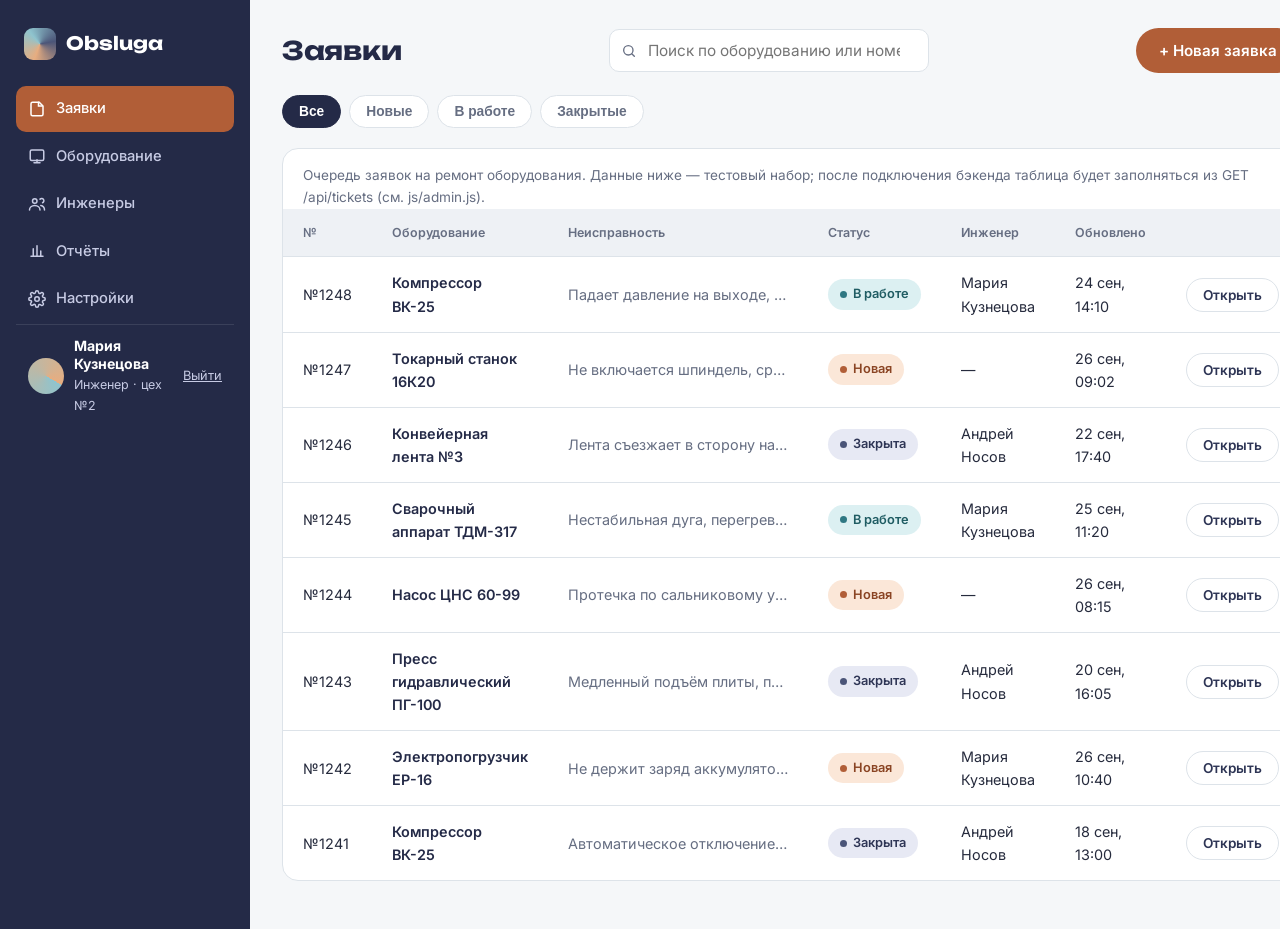
==== static/admin.html @ 7c6a3f0a "Initial commit" ====
<!DOCTYPE html>
<html lang="ru">
<head>
<meta charset="UTF-8">
<meta name="viewport" content="width=device-width, initial-scale=1.0">
<title>Заявки — панель инженера · Obsluga</title>
<meta name="description" content="Панель инженера Obsluga: очередь заявок на ремонт оборудования, фильтры по статусу и форма фиксации диагностики.">
<link rel="preconnect" href="https://fonts.googleapis.com">
<link rel="preconnect" href="https://fonts.gstatic.com" crossorigin>
<link href="https://fonts.googleapis.com/css2?family=Unbounded:wght@600;700&family=Inter:wght@400;500;600;700&display=swap" rel="stylesheet">
<link rel="stylesheet" href="css/styles.css">
</head>
<body>
<a class="skip-link" href="#main">Перейти к основному содержимому</a>

<div class="admin-shell">

  <aside class="admin-sidebar">
    <a class="logo" href="index.html">
      <span class="logo-mark" aria-hidden="true"></span>
      Obsluga
    </a>
    <nav aria-label="Разделы панели">
      <ul class="admin-nav">
        <li><a href="admin.html" aria-current="page">
          <svg viewBox="0 0 24 24" fill="none" stroke="currentColor" stroke-width="2" stroke-linecap="round" aria-hidden="true"><path d="M4 19V5a2 2 0 0 1 2-2h9l5 5v11a2 2 0 0 1-2 2H6a2 2 0 0 1-2-2Z"/><path d="M14 3v5h5"/></svg>
          Заявки
        </a></li>
        <li><a href="#">
          <svg viewBox="0 0 24 24" fill="none" stroke="currentColor" stroke-width="2" stroke-linecap="round" aria-hidden="true"><rect x="3" y="4" width="18" height="14" rx="2"/><path d="M8 21h8M12 17v4"/></svg>
          Оборудование
        </a></li>
        <li><a href="#">
          <svg viewBox="0 0 24 24" fill="none" stroke="currentColor" stroke-width="2" stroke-linecap="round" aria-hidden="true"><circle cx="9" cy="8" r="3"/><path d="M2 20c0-3.3 3-6 7-6s7 2.7 7 6"/><path d="M16 5.5a3 3 0 1 1 3.4 4.8"/><path d="M17 14c2.8.5 5 2.6 5 6"/></svg>
          Инженеры
        </a></li>
        <li><a href="#">
          <svg viewBox="0 0 24 24" fill="none" stroke="currentColor" stroke-width="2" stroke-linecap="round" aria-hidden="true"><path d="M4 19h16M7 19V9M12 19V5M17 19v-7"/></svg>
          Отчёты
        </a></li>
        <li><a href="#">
          <svg viewBox="0 0 24 24" fill="none" stroke="currentColor" stroke-width="2" stroke-linecap="round" aria-hidden="true"><circle cx="12" cy="12" r="3"/><path d="M19.4 15a1.7 1.7 0 0 0 .3 1.9l.1.1a2 2 0 1 1-2.8 2.8l-.1-.1a1.7 1.7 0 0 0-1.9-.3 1.7 1.7 0 0 0-1 1.5V21a2 2 0 1 1-4 0v-.1a1.7 1.7 0 0 0-1-1.6 1.7 1.7 0 0 0-1.9.3l-.1.1a2 2 0 1 1-2.8-2.8l.1-.1a1.7 1.7 0 0 0 .3-1.9 1.7 1.7 0 0 0-1.5-1H3a2 2 0 1 1 0-4h.1a1.7 1.7 0 0 0 1.5-1 1.7 1.7 0 0 0-.3-1.9l-.1-.1a2 2 0 1 1 2.8-2.8l.1.1a1.7 1.7 0 0 0 1.9.3H9a1.7 1.7 0 0 0 1-1.5V3a2 2 0 1 1 4 0v.1a1.7 1.7 0 0 0 1 1.5 1.7 1.7 0 0 0 1.9-.3l.1-.1a2 2 0 1 1 2.8 2.8l-.1.1a1.7 1.7 0 0 0-.3 1.9V9a1.7 1.7 0 0 0 1.5 1H21a2 2 0 1 1 0 4h-.1a1.7 1.7 0 0 0-1.5 1Z"/></svg>
          Настройки
        </a></li>
      </ul>
    </nav>
    <div class="admin-user">
      <div class="admin-user-avatar" aria-hidden="true"></div>
      <div class="admin-user-meta">
        <strong>Мария Кузнецова</strong>
        <span>Инженер · цех №2</span>
      </div>
      <a href="login.html">Выйти</a>
    </div>
  </aside>

  <main id="main" class="admin-main">
    <div class="admin-topbar">
      <h1>Заявки</h1>
      <div class="admin-search">
        <svg viewBox="0 0 24 24" fill="none" stroke="currentColor" stroke-width="2" stroke-linecap="round" aria-hidden="true"><circle cx="11" cy="11" r="7"/><path d="m20 20-3.5-3.5"/></svg>
        <label for="ticketSearch" class="visually-hidden">Поиск по заявкам</label>
        <input class="input" type="search" id="ticketSearch" placeholder="Поиск по оборудованию или номеру">
      </div>
      <button type="button" class="btn btn-primary" id="openCreateDialog">+ Новая заявка</button>
    </div>

    <div class="filter-tabs" role="group" aria-label="Фильтр заявок по статусу">
      <button type="button" data-filter="all" aria-pressed="true">Все</button>
      <button type="button" data-filter="new" aria-pressed="false">Новые</button>
      <button type="button" data-filter="progress" aria-pressed="false">В работе</button>
      <button type="button" data-filter="closed" aria-pressed="false">Закрытые</button>
    </div>

    <div class="ticket-table-wrap">
      <table class="ticket-table">
        <caption>Очередь заявок на ремонт оборудования. Данные ниже — тестовый набор; после подключения бэкенда таблица будет заполняться из GET /api/tickets (см. js/admin.js).</caption>
        <thead>
          <tr>
            <th scope="col">№</th>
            <th scope="col">Оборудование</th>
            <th scope="col">Неисправность</th>
            <th scope="col">Статус</th>
            <th scope="col">Инженер</th>
            <th scope="col">Обновлено</th>
            <th scope="col"><span class="visually-hidden">Действия</span></th>
          </tr>
        </thead>
        <tbody id="ticketTableBody">
          <!-- rows are rendered by js/admin.js from MOCK_TICKETS -->
        </tbody>
      </table>
    </div>
  </main>
</div>

<!-- ======= Create ticket dialog ======= -->
<dialog id="createDialog" aria-labelledby="createDialogTitle">
  <div class="dialog-head">
    <h2 id="createDialogTitle">Новая заявка</h2>
    <button type="button" class="dialog-close" data-close-dialog="createDialog" aria-label="Закрыть окно">✕</button>
  </div>
  <!-- TODO(backend): POST /api/tickets { equipmentId, description, reportedBy } -->
  <form id="createTicketForm">
    <div class="dialog-body">
      <div class="field">
        <label for="create-equipment">Оборудование</label>
        <select class="input" id="create-equipment" name="equipment" required>
          <option value="" disabled selected>Выберите оборудование из каталога</option>
          <!-- TODO(backend): options should come from GET /api/equipment -->
          <option>Токарный станок 16К20</option>
          <option>Компрессор ВК-25</option>
          <option>Конвейерная лента №3</option>
          <option>Сварочный аппарат ТДМ-317</option>
          <option>Насос ЦНС 60-99</option>
          <option>Пресс гидравлический ПГ-100</option>
          <option>Электропогрузчик EP-16</option>
        </select>
      </div>
      <div class="field">
        <label for="create-description">Описание неисправности</label>
        <textarea class="input" id="create-description" name="description" required
                  placeholder="Что произошло, когда и при каких обстоятельствах"></textarea>
      </div>
      <div class="field">
        <label for="create-reporter">Сотрудник, подавший заявку</label>
        <input class="input" type="text" id="create-reporter" name="reporter" required
               autocomplete="name" placeholder="ФИО сотрудника">
      </div>
    </div>
    <div class="dialog-foot">
      <button type="button" class="btn btn-ghost" data-close-dialog="createDialog">Отмена</button>
      <button type="submit" class="btn btn-primary">Создать заявку</button>
    </div>
  </form>
</dialog>

<!-- ======= Ticket detail / diagnostics dialog ======= -->
<dialog id="detailDialog" aria-labelledby="detailDialogTitle">
  <div class="dialog-head">
    <h2 id="detailDialogTitle">Заявка</h2>
    <button type="button" class="dialog-close" data-close-dialog="detailDialog" aria-label="Закрыть окно">✕</button>
  </div>
  <!-- TODO(backend): PATCH /api/tickets/:id { status, diagnosis, workDone } -->
  <form id="detailForm">
    <div class="dialog-body">
      <div class="ticket-meta" id="detailMeta"></div>
      <div class="field">
        <label for="detail-status">Статус</label>
        <select class="input" id="detail-status" name="status" required>
          <option value="" disabled>Выберите статус</option>
          <option value="new">Новая</option>
          <option value="progress">В работе</option>
          <option value="closed">Закрыта</option>
        </select>
      </div>
      <div class="field">
        <label for="detail-diagnosis">Диагноз</label>
        <textarea class="input" id="detail-diagnosis" name="diagnosis"
                  placeholder="Причина неисправности, найденная инженером"></textarea>
      </div>
      <div class="field">
        <label for="detail-work">Выполненные работы</label>
        <textarea class="input" id="detail-work" name="workDone"
                  placeholder="Что было сделано для устранения неисправности"></textarea>
      </div>
    </div>
    <div class="dialog-foot">
      <button type="button" class="btn btn-ghost" data-close-dialog="detailDialog">Отмена</button>
      <button type="submit" class="btn btn-primary">Сохранить результат</button>
    </div>
  </form>
</dialog>

<div class="toast" id="toast" role="status" aria-live="polite"></div>

<script src="js/admin.js"></script>
</body>
</html>
---- static/css/styles.css ----
/* ==========================================================================
   Obsluga — design system
   Palette derived from three pastel corners of a colour triad:
   peach (warm / action), teal (informational), indigo (structural / brand)
   ========================================================================== */

:root{
  /* --- brand triad -------------------------------------------------- */
  --peach-100:#FBE7D8;
  --peach-400:#E7AD80;
  --peach-700:#B15E37;
  --peach-800:#8A4423;

  --teal-100:#DCF0F2;
  --teal-400:#8FC4CE;
  --teal-700:#2F7883;
  --teal-800:#1F5C63;

  --indigo-100:#E7E9F4;
  --indigo-300:#C7CBE4;
  --indigo-600:#4B5578;
  --indigo-700:#3B4463;
  --indigo-800:#2E3555;
  --indigo-900:#242A47;

  /* --- neutrals -------------------------------------------------------- */
  --bg:#F5F7F9;
  --surface:#FFFFFF;
  --surface-alt:#EEF1F5;
  --border:#DDE3E9;
  --text:#262B3D;
  --text-muted:#666E82;
  --text-on-dark:#F3F4F9;

  /* --- type -------------------------------------------------------------- */
  --font-display:"Unbounded", "Segoe UI", sans-serif;
  --font-body:"Inter", "Segoe UI", sans-serif;

  /* --- shape / motion --------------------------------------------------- */
  --radius-s:10px;
  --radius-m:16px;
  --radius-l:28px;
  --shadow-card:0 1px 2px rgba(36,42,71,.06), 0 10px 30px -12px rgba(36,42,71,.18);
  --ease:cubic-bezier(.22,.9,.35,1);
}

*,*::before,*::after{ box-sizing:border-box; }
html{ scroll-behavior:smooth; }
@media (prefers-reduced-motion:reduce){
  html{ scroll-behavior:auto; }
  *,*::before,*::after{ animation-duration:.001ms !important; animation-iteration-count:1 !important; transition-duration:.001ms !important; }
}

body{
  margin:0;
  background:var(--bg);
  color:var(--text);
  font-family:var(--font-body);
  font-size:16px;
  line-height:1.6;
  -webkit-font-smoothing:antialiased;
}

h1,h2,h3{
  font-family:var(--font-display);
  color:var(--indigo-900);
  line-height:1.15;
  margin:0 0 .5em;
  letter-spacing:-.01em;
}
h1{ font-weight:700; font-size:clamp(2.1rem,4.2vw,3.4rem); }
h2{ font-weight:600; font-size:clamp(1.6rem,2.6vw,2.15rem); }
h3{ font-weight:600; font-size:1.15rem; }
p{ margin:0 0 1em; color:var(--text); }
a{ color:var(--indigo-700); }
img,svg{ max-width:100%; display:block; }

.container{
  width:100%;
  max-width:1180px;
  margin-inline:auto;
  padding-inline:24px;
}

/* --- screen-reader-only text --------------------------------------------- */
.visually-hidden{
  position:absolute; width:1px; height:1px; padding:0; margin:-1px;
  overflow:hidden; clip:rect(0,0,0,0); white-space:nowrap; border:0;
}

/* --- skip link --------------------------------------------------------- */
.skip-link{
  position:absolute;
  left:16px; top:-60px;
  background:var(--indigo-900);
  color:#fff;
  padding:10px 18px;
  border-radius:var(--radius-s);
  z-index:1000;
  transition:top .2s var(--ease);
}
.skip-link:focus{ top:16px; }

/* --- focus visibility ---------------------------------------------------- */
a:focus-visible,
button:focus-visible,
input:focus-visible,
select:focus-visible,
textarea:focus-visible,
[tabindex]:focus-visible{
  outline:3px solid var(--peach-700);
  outline-offset:2px;
  border-radius:4px;
}

/* ==========================================================================
   Site header / nav
   ========================================================================== */
.site-header{
  position:sticky; top:0; z-index:50;
  background:rgba(245,247,249,.85);
  backdrop-filter:blur(10px);
  border-bottom:1px solid var(--border);
}
.site-header .container{
  display:flex; align-items:center; justify-content:space-between;
  padding-block:16px;
}
.logo{
  display:flex; align-items:center; gap:10px;
  font-family:var(--font-display); font-weight:700; font-size:1.15rem;
  color:var(--indigo-900); text-decoration:none;
}
.logo-mark{
  width:32px; height:32px; border-radius:9px;
  background:conic-gradient(from 200deg, var(--peach-400), var(--teal-400), var(--indigo-600), var(--peach-400));
}
.main-nav ul{
  display:flex; gap:28px; list-style:none; margin:0; padding:0;
}
.main-nav a{
  text-decoration:none; color:var(--text); font-weight:500; font-size:.95rem;
  padding-block:6px; border-bottom:2px solid transparent;
  transition:border-color .2s var(--ease), color .2s var(--ease);
}
.main-nav a:hover,
.main-nav a:focus-visible{ color:var(--indigo-800); border-color:var(--peach-700); }
.header-actions{ display:flex; align-items:center; gap:14px; }
.nav-toggle{ display:none; }

/* ==========================================================================
   Buttons
   ========================================================================== */
.btn{
  --btn-bg:var(--indigo-800);
  --btn-fg:#fff;
  display:inline-flex; align-items:center; justify-content:center; gap:8px;
  font-family:var(--font-body); font-weight:600; font-size:.95rem;
  padding:12px 22px; border-radius:999px; border:1px solid transparent;
  background:var(--btn-bg); color:var(--btn-fg);
  cursor:pointer; text-decoration:none;
  transition:transform .18s var(--ease), box-shadow .18s var(--ease), background-color .18s var(--ease);
}
.btn:hover{ transform:translateY(-2px); box-shadow:0 10px 24px -10px rgba(46,53,85,.45); }
.btn:active{ transform:translateY(0); }
.btn-primary{ --btn-bg:var(--peach-700); --btn-fg:#fff; }
.btn-primary:hover{ background:var(--peach-800); }
.btn-ghost{
  --btn-bg:transparent; --btn-fg:var(--indigo-800);
  border-color:var(--border);
}
.btn-ghost:hover{ background:var(--surface-alt); box-shadow:none; transform:none; border-color:var(--indigo-300); }
.btn-sm{ padding:8px 16px; font-size:.85rem; }
.btn-block{ width:100%; }
.btn[disabled]{ opacity:.55; cursor:not-allowed; transform:none; box-shadow:none; }

/* ==========================================================================
   Hero
   ========================================================================== */
.hero{ padding-block:64px 40px; }
.hero .container{
  display:grid; grid-template-columns:1.05fr .95fr; gap:56px; align-items:center;
}
.hero-copy p.lede{ font-size:1.1rem; color:var(--text-muted); max-width:46ch; }
.hero-actions{ display:flex; gap:14px; flex-wrap:wrap; margin-top:28px; }

.hero-visual{
  position:relative; aspect-ratio:1/1; border-radius:var(--radius-l);
  background:var(--surface); border:1px solid var(--border); overflow:hidden;
  box-shadow:var(--shadow-card);
}
.blob{
  position:absolute; border-radius:44% 56% 62% 38%/45% 40% 60% 55%;
  filter:blur(2px); opacity:.9;
  animation:float 12s ease-in-out infinite;
}
.blob-a{ width:62%; height:62%; top:-8%; left:-8%; background:var(--peach-400); animation-delay:0s; }
.blob-b{ width:55%; height:55%; bottom:-10%; right:-6%; background:var(--teal-400); animation-delay:-4s; }
.blob-c{ width:40%; height:40%; bottom:18%; left:22%; background:var(--indigo-600); opacity:.85; animation-delay:-8s; }
@keyframes float{
  0%,100%{ transform:translate(0,0) scale(1); }
  50%{ transform:translate(3%, -4%) scale(1.05); }
}
.hero-visual-label{
  position:absolute; inset:auto 18px 18px 18px;
  background:rgba(255,255,255,.88); backdrop-filter:blur(6px);
  border-radius:var(--radius-m); padding:14px 16px;
  font-size:.85rem; color:var(--text-muted);
}
.hero-visual-label strong{ display:block; color:var(--indigo-900); font-size:.95rem; }

/* ==========================================================================
   Process (real sequence — numbered)
   ========================================================================== */
.process{ padding-block:56px; }
.process-grid{
  display:grid; grid-template-columns:repeat(4,1fr); gap:20px; counter-reset:step;
}
.process-step{
  background:var(--surface); border:1px solid var(--border); border-radius:var(--radius-m);
  padding:22px 20px; position:relative;
}
.process-step .step-index{
  font-family:var(--font-display); font-weight:700; font-size:.85rem;
  color:var(--peach-700); margin-bottom:10px; display:block;
}
.process-step h3{ margin-bottom:6px; font-size:1.02rem; }
.process-step p{ color:var(--text-muted); font-size:.92rem; margin:0; }

/* ==========================================================================
   Feature cards
   ========================================================================== */
.features{ padding-block:56px; }
.feature-grid{ display:grid; grid-template-columns:repeat(2,1fr); gap:20px; }
.feature-card{
  background:var(--surface); border:1px solid var(--border); border-radius:var(--radius-m);
  padding:26px; transition:transform .2s var(--ease), box-shadow .2s var(--ease), border-color .2s var(--ease);
}
.feature-card:hover{ transform:translateY(-4px); box-shadow:var(--shadow-card); border-color:transparent; }
.feature-icon{
  width:44px; height:44px; border-radius:12px; margin-bottom:16px;
  display:flex; align-items:center; justify-content:center;
}
.feature-icon svg{ width:22px; height:22px; }
.feature-card:nth-of-type(1) .feature-icon{ background:var(--peach-100); color:var(--peach-800); }
.feature-card:nth-of-type(2) .feature-icon{ background:var(--teal-100); color:var(--teal-800); }
.feature-card:nth-of-type(3) .feature-icon{ background:var(--indigo-100); color:var(--indigo-800); }
.feature-card:nth-of-type(4) .feature-icon{ background:var(--peach-100); color:var(--peach-800); }
.feature-card p{ color:var(--text-muted); font-size:.94rem; margin:0; }

/* --- live status demo -------------------------------------------------- */
.status-demo{
  background:var(--indigo-900); border-radius:var(--radius-l); padding:40px;
  color:var(--text-on-dark); display:grid; grid-template-columns:1fr 1fr; gap:36px; align-items:center;
}
.status-demo h2{ color:#fff; }
.status-demo p{ color:var(--indigo-300); }
.demo-ticket{
  background:rgba(255,255,255,.06); border:1px solid rgba(255,255,255,.14);
  border-radius:var(--radius-m); padding:22px;
}
.demo-ticket-head{ display:flex; justify-content:space-between; align-items:center; margin-bottom:14px; }
.demo-ticket-head span{ color:var(--indigo-300); font-size:.85rem; }
.demo-progress{ height:6px; border-radius:999px; background:rgba(255,255,255,.12); overflow:hidden; margin:16px 0; }
.demo-progress-bar{ height:100%; border-radius:999px; background:var(--peach-400); width:20%; transition:width .4s var(--ease), background-color .4s var(--ease); }
.demo-steps{ display:flex; gap:8px; }
.demo-steps button{
  flex:1; padding:10px 8px; border-radius:10px; border:1px solid rgba(255,255,255,.16);
  background:transparent; color:var(--text-on-dark); font-family:var(--font-body); font-size:.82rem; cursor:pointer;
  transition:background-color .2s var(--ease), border-color .2s var(--ease);
}
.demo-steps button[aria-pressed="true"]{ background:rgba(255,255,255,.14); border-color:var(--peach-400); }
.demo-note{ margin-top:14px; font-size:.85rem; color:var(--indigo-300); min-height:1.4em; }

/* ==========================================================================
   Badges (shared with admin panel)
   ========================================================================== */
.badge{
  display:inline-flex; align-items:center; gap:6px;
  font-size:.8rem; font-weight:600; padding:5px 12px; border-radius:999px;
  white-space:nowrap;
}
.badge::before{ content:""; width:7px; height:7px; border-radius:50%; }
.badge-new{ background:var(--peach-100); color:var(--peach-800); }
.badge-new::before{ background:var(--peach-700); }
.badge-progress{ background:var(--teal-100); color:var(--teal-800); }
.badge-progress::before{ background:var(--teal-700); }
.badge-closed{ background:var(--indigo-100); color:var(--indigo-800); }
.badge-closed::before{ background:var(--indigo-600); }

/* ==========================================================================
   Footer
   ========================================================================== */
.site-footer{ border-top:1px solid var(--border); margin-top:40px; padding-block:36px; }
.footer-grid{ display:flex; justify-content:space-between; gap:24px; flex-wrap:wrap; }
.footer-grid nav ul{ list-style:none; margin:0; padding:0; display:flex; gap:20px; flex-wrap:wrap; }
.footer-grid a{ color:var(--text-muted); text-decoration:none; font-size:.9rem; }
.footer-grid a:hover{ color:var(--indigo-800); }
.footer-note{ color:var(--text-muted); font-size:.85rem; margin:0; }

/* ==========================================================================
   Forms (shared: login + admin dialogs)
   ========================================================================== */
fieldset{ border:none; margin:0; padding:0; }
legend{ font-family:var(--font-display); font-weight:600; font-size:1rem; color:var(--indigo-900); padding:0; margin-bottom:14px; }
.field{ margin-bottom:18px; }
.field label{ display:block; font-size:.88rem; font-weight:600; color:var(--indigo-900); margin-bottom:6px; }
.field .hint{ display:block; font-size:.78rem; color:var(--text-muted); margin-top:5px; }
.input,
select.input,
textarea.input{
  width:100%; font-family:var(--font-body); font-size:.96rem; color:var(--text);
  padding:11px 14px; border:1px solid var(--border); border-radius:var(--radius-s);
  background:var(--surface);
  transition:border-color .18s var(--ease), box-shadow .18s var(--ease);
}
.input:hover{ border-color:var(--indigo-300); }
.input:focus{ border-color:var(--indigo-600); box-shadow:0 0 0 4px var(--indigo-100); outline:none; }
textarea.input{ resize:vertical; min-height:90px; }
.password-field{ position:relative; }
.password-field .input{ padding-right:44px; }
.password-toggle{
  position:absolute; right:6px; top:50%; transform:translateY(-50%);
  background:none; border:none; cursor:pointer; padding:8px; color:var(--text-muted); border-radius:8px;
}
.password-toggle:hover{ color:var(--indigo-800); }
.checkbox-field{ display:flex; align-items:center; gap:8px; }
.checkbox-field input{ width:16px; height:16px; accent-color:var(--indigo-700); }
.checkbox-field label{ margin:0; font-size:.9rem; font-weight:500; color:var(--text); }
.form-row{ display:grid; grid-template-columns:1fr 1fr; gap:16px; }

/* ==========================================================================
   Auth page layout
   ========================================================================== */
.auth-shell{ min-height:100vh; display:grid; grid-template-columns:1fr 1fr; }
.auth-visual{
  position:relative; overflow:hidden;
  background:linear-gradient(160deg, var(--indigo-900), var(--indigo-700));
  color:#fff; padding:56px; display:flex; flex-direction:column; justify-content:space-between;
}
.auth-visual .blob{ opacity:.55; }
.auth-visual-copy{ position:relative; z-index:1; max-width:34ch; }
.auth-visual-copy p{ color:var(--indigo-300); }
.auth-visual .logo{ color:#fff; position:relative; z-index:1; }
.auth-form-side{ display:flex; align-items:center; justify-content:center; padding:40px 24px; }
.auth-card{ width:100%; max-width:420px; }
.auth-tabs{ display:flex; gap:4px; background:var(--surface-alt); border-radius:999px; padding:4px; margin-bottom:28px; }
.auth-tabs [role="tab"]{
  flex:1; border:none; background:none; padding:10px; border-radius:999px; cursor:pointer;
  font-family:var(--font-body); font-weight:600; font-size:.9rem; color:var(--text-muted);
  transition:background-color .2s var(--ease), color .2s var(--ease);
}
.auth-tabs [role="tab"][aria-selected="true"]{ background:var(--surface); color:var(--indigo-900); box-shadow:var(--shadow-card); }
[role="tabpanel"][hidden]{ display:none; }
.auth-foot-link{ text-align:center; font-size:.88rem; color:var(--text-muted); margin-top:18px; }
.form-message{
  border-radius:var(--radius-s); padding:12px 14px; font-size:.88rem; margin-bottom:18px;
  background:var(--teal-100); color:var(--teal-800); display:none;
}
.form-message.is-visible{ display:block; }

/* ==========================================================================
   Admin shell
   ========================================================================== */
.admin-shell{ display:grid; grid-template-columns:250px 1fr; min-height:100vh; }
.admin-sidebar{
  background:var(--indigo-900); color:var(--text-on-dark);
  display:flex; flex-direction:column; padding:22px 16px;
}
.admin-sidebar .logo{ color:#fff; padding:6px 8px 26px; }
.admin-nav{ list-style:none; margin:0; padding:0; flex:1; }
.admin-nav a{
  display:flex; align-items:center; gap:10px; text-decoration:none; color:var(--indigo-300);
  font-size:.92rem; font-weight:500; padding:11px 12px; border-radius:10px; margin-bottom:2px;
  transition:background-color .18s var(--ease), color .18s var(--ease);
}
.admin-nav a:hover{ background:rgba(255,255,255,.06); color:#fff; }
.admin-nav a[aria-current="page"]{ background:var(--peach-700); color:#fff; }
.admin-nav svg{ width:18px; height:18px; flex-shrink:0; }
.admin-user{
  display:flex; align-items:center; gap:10px; padding:12px; border-top:1px solid rgba(255,255,255,.1);
}
.admin-user-avatar{
  width:36px; height:36px; border-radius:50%;
  background:conic-gradient(from 120deg, var(--teal-400), var(--peach-400));
  flex-shrink:0;
}
.admin-user-meta{ line-height:1.3; flex:1; min-width:0; }
.admin-user-meta strong{ display:block; font-size:.88rem; color:#fff; }
.admin-user-meta span{ font-size:.78rem; color:var(--indigo-300); }
.admin-user a{ color:var(--indigo-300); font-size:.8rem; }

.admin-main{ padding:28px 32px 48px; }
.admin-topbar{
  display:flex; align-items:center; justify-content:space-between; gap:20px; margin-bottom:22px; flex-wrap:wrap;
}
.admin-topbar h1{ margin:0; font-size:1.6rem; }
.admin-search{ position:relative; max-width:320px; flex:1; min-width:200px; }
.admin-search input{ padding-left:38px; }
.admin-search svg{ position:absolute; left:12px; top:50%; transform:translateY(-50%); width:16px; height:16px; color:var(--text-muted); }

.filter-tabs{ display:flex; gap:8px; margin-bottom:20px; flex-wrap:wrap; }
.filter-tabs button{
  border:1px solid var(--border); background:var(--surface); border-radius:999px;
  padding:8px 16px; font-size:.86rem; font-weight:600; color:var(--text-muted); cursor:pointer;
  transition:all .18s var(--ease);
}
.filter-tabs button:hover{ border-color:var(--indigo-300); }
.filter-tabs button[aria-pressed="true"]{ background:var(--indigo-900); border-color:var(--indigo-900); color:#fff; }

.ticket-table-wrap{
  background:var(--surface); border:1px solid var(--border); border-radius:var(--radius-m); overflow:hidden;
}
table.ticket-table{ width:100%; border-collapse:collapse; }
.ticket-table caption{ text-align:left; padding:16px 20px 0; font-size:.85rem; color:var(--text-muted); }
.ticket-table th,
.ticket-table td{ padding:14px 20px; text-align:left; font-size:.9rem; border-bottom:1px solid var(--border); }
.ticket-table th{ font-size:.78rem; color:var(--text-muted); font-weight:600; background:var(--surface-alt); }
.ticket-table tbody tr{ transition:background-color .15s var(--ease); }
.ticket-table tbody tr:hover{ background:var(--surface-alt); }
.ticket-table tbody tr:last-child td{ border-bottom:none; }
.ticket-equipment{ font-weight:600; color:var(--indigo-900); }
.ticket-desc{ color:var(--text-muted); max-width:260px; overflow:hidden; text-overflow:ellipsis; white-space:nowrap; }
.ticket-table .empty-row td{ text-align:center; color:var(--text-muted); padding:36px 20px; }

/* --- dialogs ------------------------------------------------------------ */
dialog{
  border:none; border-radius:var(--radius-l); padding:0; width:min(560px,92vw);
  box-shadow:0 30px 60px -20px rgba(36,42,71,.4);
}
dialog::backdrop{ background:rgba(36,42,71,.45); backdrop-filter:blur(2px); }
.dialog-head{
  display:flex; align-items:center; justify-content:space-between;
  padding:22px 26px; border-bottom:1px solid var(--border);
}
.dialog-head h2{ margin:0; font-size:1.2rem; }
.dialog-close{
  background:var(--surface-alt); border:none; width:32px; height:32px; border-radius:50%;
  cursor:pointer; display:flex; align-items:center; justify-content:center; color:var(--text-muted);
}
.dialog-close:hover{ background:var(--indigo-100); color:var(--indigo-800); }
.dialog-body{ padding:24px 26px; max-height:70vh; overflow-y:auto; }
.dialog-foot{ padding:18px 26px; border-top:1px solid var(--border); display:flex; justify-content:flex-end; gap:10px; }
.ticket-meta{ display:flex; flex-wrap:wrap; gap:8px 20px; margin-bottom:18px; font-size:.86rem; color:var(--text-muted); }
.ticket-meta strong{ color:var(--indigo-900); }

.toast{
  position:fixed; right:24px; bottom:24px; z-index:200;
  background:var(--indigo-900); color:#fff; padding:14px 20px; border-radius:var(--radius-s);
  font-size:.88rem; box-shadow:var(--shadow-card);
  opacity:0; transform:translateY(12px); pointer-events:none;
  transition:opacity .25s var(--ease), transform .25s var(--ease);
}
.toast.is-visible{ opacity:1; transform:translateY(0); }

/* ==========================================================================
   Responsive
   ========================================================================== */
@media (max-width:900px){
  .hero .container{ grid-template-columns:1fr; }
  .hero-visual{ order:-1; aspect-ratio:16/10; }
  .process-grid{ grid-template-columns:repeat(2,1fr); }
  .feature-grid{ grid-template-columns:1fr; }
  .status-demo{ grid-template-columns:1fr; }
  .auth-shell{ grid-template-columns:1fr; }
  .auth-visual{ display:none; }
  .admin-shell{ grid-template-columns:1fr; }
  .admin-sidebar{ position:sticky; top:0; z-index:40; flex-direction:row; align-items:center; padding:12px 16px; }
  .admin-sidebar .logo{ padding:0; flex:1; }
  .admin-nav{ display:none; }
  .admin-user{ border:none; }
}
@media (max-width:700px){
  .main-nav{ display:none; }
  .process-grid{ grid-template-columns:1fr; }
  .form-row{ grid-template-columns:1fr; }
  .ticket-desc{ max-width:140px; }
}
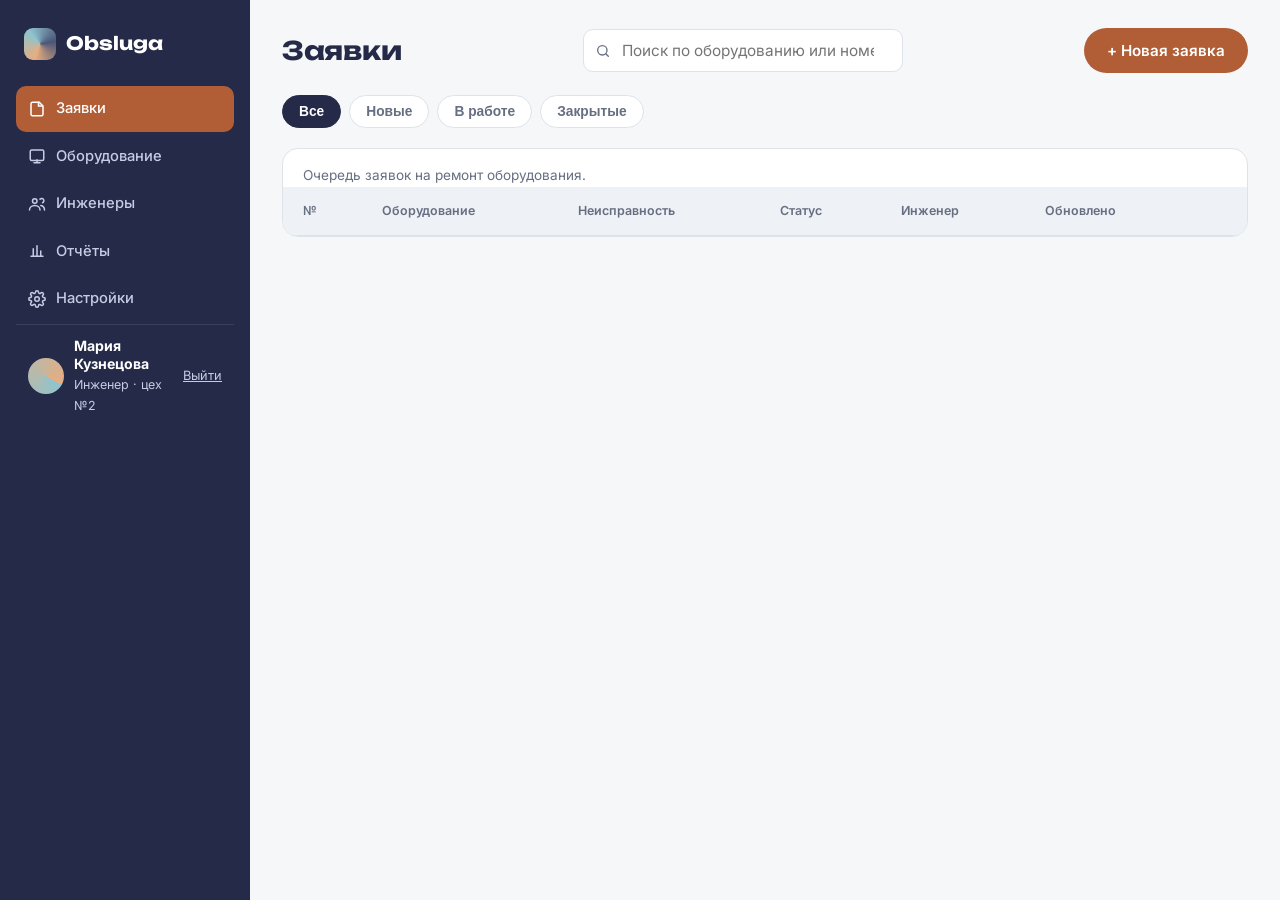
==== commit 90706c40: "Frontend wired to API: auth and admin panels use real endpoints, tokens and live data." ====
--- a/static/admin.html
+++ b/static/admin.html
@@ -74,7 +74,7 @@
 
     <div class="ticket-table-wrap">
       <table class="ticket-table">
-        <caption>Очередь заявок на ремонт оборудования. Данные ниже — тестовый набор; после подключения бэкенда таблица будет заполняться из GET /api/tickets (см. js/admin.js).</caption>
+        <caption>Очередь заявок на ремонт оборудования.</caption>
         <thead>
           <tr>
             <th scope="col">№</th>
@@ -87,7 +87,7 @@
           </tr>
         </thead>
         <tbody id="ticketTableBody">
-          <!-- rows are rendered by js/admin.js from MOCK_TICKETS -->
+          <!-- rows are rendered by js/admin.js from GET /api/tickets -->
         </tbody>
       </table>
     </div>
@@ -100,32 +100,20 @@
     <h2 id="createDialogTitle">Новая заявка</h2>
     <button type="button" class="dialog-close" data-close-dialog="createDialog" aria-label="Закрыть окно">✕</button>
   </div>
-  <!-- TODO(backend): POST /api/tickets { equipmentId, description, reportedBy } -->
+  <!-- POST /api/tickets { equipment_id, description } — reporter и цех берёт бэкенд из профиля -->
   <form id="createTicketForm">
     <div class="dialog-body">
       <div class="field">
         <label for="create-equipment">Оборудование</label>
         <select class="input" id="create-equipment" name="equipment" required>
           <option value="" disabled selected>Выберите оборудование из каталога</option>
-          <!-- TODO(backend): options should come from GET /api/equipment -->
-          <option>Токарный станок 16К20</option>
-          <option>Компрессор ВК-25</option>
-          <option>Конвейерная лента №3</option>
-          <option>Сварочный аппарат ТДМ-317</option>
-          <option>Насос ЦНС 60-99</option>
-          <option>Пресс гидравлический ПГ-100</option>
-          <option>Электропогрузчик EP-16</option>
+          <!-- options заполняются из GET /api/equipment (см. js/admin.js) -->
         </select>
       </div>
       <div class="field">
         <label for="create-description">Описание неисправности</label>
         <textarea class="input" id="create-description" name="description" required
                   placeholder="Что произошло, когда и при каких обстоятельствах"></textarea>
-      </div>
-      <div class="field">
-        <label for="create-reporter">Сотрудник, подавший заявку</label>
-        <input class="input" type="text" id="create-reporter" name="reporter" required
-               autocomplete="name" placeholder="ФИО сотрудника">
       </div>
     </div>
     <div class="dialog-foot">
@@ -141,7 +129,7 @@
     <h2 id="detailDialogTitle">Заявка</h2>
     <button type="button" class="dialog-close" data-close-dialog="detailDialog" aria-label="Закрыть окно">✕</button>
   </div>
-  <!-- TODO(backend): PATCH /api/tickets/:id { status, diagnosis, workDone } -->
+  <!-- PATCH /api/tickets/:id { status, diagnosis, workDone } -->
   <form id="detailForm">
     <div class="dialog-body">
       <div class="ticket-meta" id="detailMeta"></div>
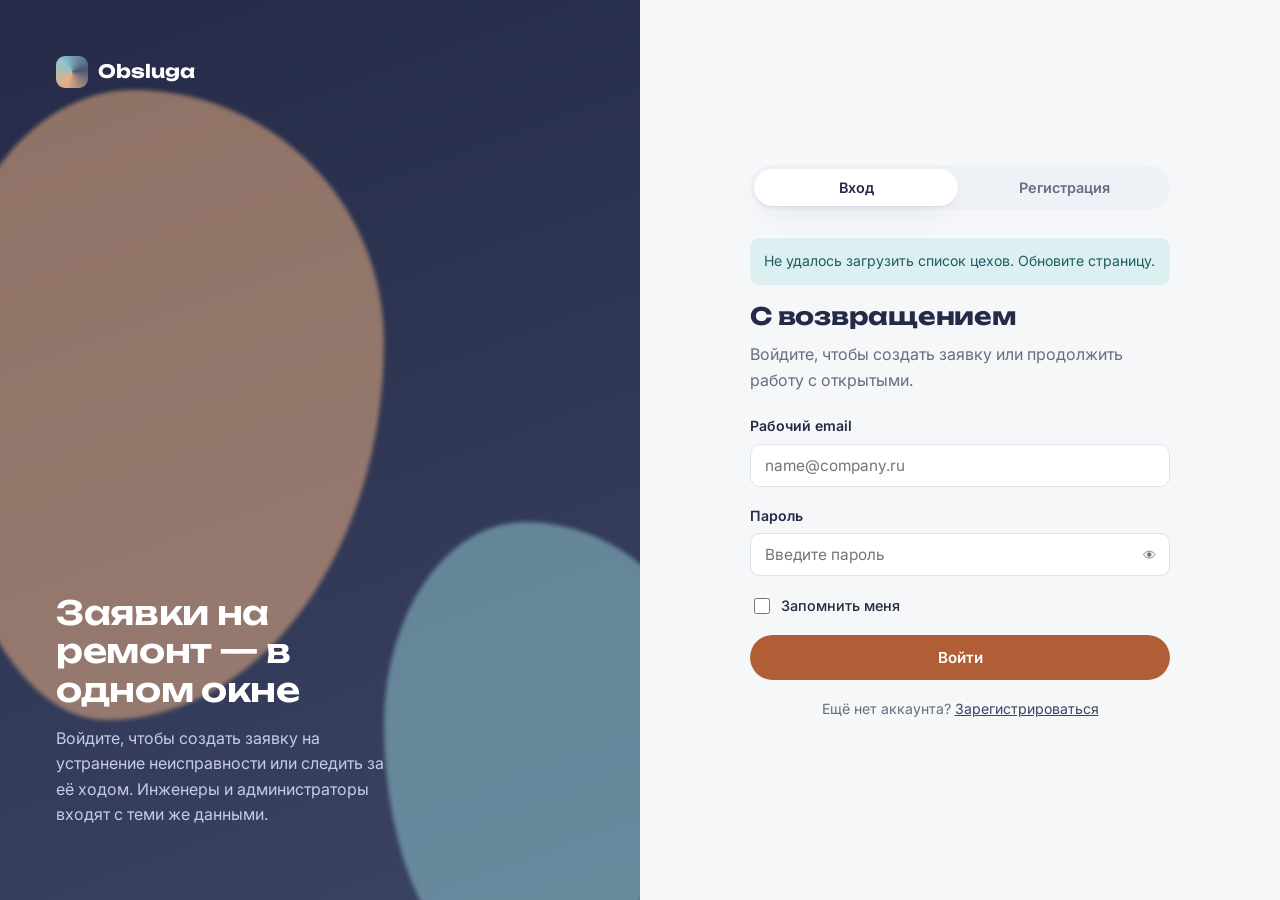
==== commit 347fdd1c: "Roles and users management, tickets page, expanded tests and DB schema docs. Co-Authored-By: Claude " ====
--- a/static/admin.html
+++ b/static/admin.html
@@ -3,8 +3,9 @@
 <head>
 <meta charset="UTF-8">
 <meta name="viewport" content="width=device-width, initial-scale=1.0">
-<title>Заявки — панель инженера · Obsluga</title>
-<meta name="description" content="Панель инженера Obsluga: очередь заявок на ремонт оборудования, фильтры по статусу и форма фиксации диагностики.">
+<title>Администрирование · Obsluga</title>
+<meta name="description" content="Панель администратора Obsluga: все заявки, назначение инженеров и управление ролями пользователей.">
+<link rel="icon" href="data:image/svg+xml,%3Csvg%20xmlns=%27http://www.w3.org/2000/svg%27%20viewBox=%270%200%2032%2032%27%3E%3Crect%20width=%2732%27%20height=%2732%27%20rx=%278%27%20fill=%27%23B15E37%27/%3E%3Ccircle%20cx=%2716%27%20cy=%2716%27%20r=%276%27%20fill=%27%238FC4CE%27/%3E%3C/svg%3E">
 <link rel="preconnect" href="https://fonts.googleapis.com">
 <link rel="preconnect" href="https://fonts.gstatic.com" crossorigin>
 <link href="https://fonts.googleapis.com/css2?family=Unbounded:wght@600;700&family=Inter:wght@400;500;600;700&display=swap" rel="stylesheet">
@@ -22,146 +23,123 @@
     </a>
     <nav aria-label="Разделы панели">
       <ul class="admin-nav">
-        <li><a href="admin.html" aria-current="page">
+        <li><a href="#tickets" data-section="tickets" aria-current="page">
           <svg viewBox="0 0 24 24" fill="none" stroke="currentColor" stroke-width="2" stroke-linecap="round" aria-hidden="true"><path d="M4 19V5a2 2 0 0 1 2-2h9l5 5v11a2 2 0 0 1-2 2H6a2 2 0 0 1-2-2Z"/><path d="M14 3v5h5"/></svg>
           Заявки
         </a></li>
-        <li><a href="#">
-          <svg viewBox="0 0 24 24" fill="none" stroke="currentColor" stroke-width="2" stroke-linecap="round" aria-hidden="true"><rect x="3" y="4" width="18" height="14" rx="2"/><path d="M8 21h8M12 17v4"/></svg>
-          Оборудование
-        </a></li>
-        <li><a href="#">
+        <li><a href="#users" data-section="users">
           <svg viewBox="0 0 24 24" fill="none" stroke="currentColor" stroke-width="2" stroke-linecap="round" aria-hidden="true"><circle cx="9" cy="8" r="3"/><path d="M2 20c0-3.3 3-6 7-6s7 2.7 7 6"/><path d="M16 5.5a3 3 0 1 1 3.4 4.8"/><path d="M17 14c2.8.5 5 2.6 5 6"/></svg>
-          Инженеры
-        </a></li>
-        <li><a href="#">
-          <svg viewBox="0 0 24 24" fill="none" stroke="currentColor" stroke-width="2" stroke-linecap="round" aria-hidden="true"><path d="M4 19h16M7 19V9M12 19V5M17 19v-7"/></svg>
-          Отчёты
-        </a></li>
-        <li><a href="#">
-          <svg viewBox="0 0 24 24" fill="none" stroke="currentColor" stroke-width="2" stroke-linecap="round" aria-hidden="true"><circle cx="12" cy="12" r="3"/><path d="M19.4 15a1.7 1.7 0 0 0 .3 1.9l.1.1a2 2 0 1 1-2.8 2.8l-.1-.1a1.7 1.7 0 0 0-1.9-.3 1.7 1.7 0 0 0-1 1.5V21a2 2 0 1 1-4 0v-.1a1.7 1.7 0 0 0-1-1.6 1.7 1.7 0 0 0-1.9.3l-.1.1a2 2 0 1 1-2.8-2.8l.1-.1a1.7 1.7 0 0 0 .3-1.9 1.7 1.7 0 0 0-1.5-1H3a2 2 0 1 1 0-4h.1a1.7 1.7 0 0 0 1.5-1 1.7 1.7 0 0 0-.3-1.9l-.1-.1a2 2 0 1 1 2.8-2.8l.1.1a1.7 1.7 0 0 0 1.9.3H9a1.7 1.7 0 0 0 1-1.5V3a2 2 0 1 1 4 0v.1a1.7 1.7 0 0 0 1 1.5 1.7 1.7 0 0 0 1.9-.3l.1-.1a2 2 0 1 1 2.8 2.8l-.1.1a1.7 1.7 0 0 0-.3 1.9V9a1.7 1.7 0 0 0 1.5 1H21a2 2 0 1 1 0 4h-.1a1.7 1.7 0 0 0-1.5 1Z"/></svg>
-          Настройки
+          Пользователи
         </a></li>
       </ul>
     </nav>
     <div class="admin-user">
       <div class="admin-user-avatar" aria-hidden="true"></div>
       <div class="admin-user-meta">
-        <strong>Мария Кузнецова</strong>
-        <span>Инженер · цех №2</span>
+        <strong data-user-name></strong>
+        <span data-user-role></span>
       </div>
-      <a href="login.html">Выйти</a>
+      <a href="login.html" data-logout>Выйти</a>
     </div>
   </aside>
 
   <main id="main" class="admin-main">
-    <div class="admin-topbar">
-      <h1>Заявки</h1>
-      <div class="admin-search">
-        <svg viewBox="0 0 24 24" fill="none" stroke="currentColor" stroke-width="2" stroke-linecap="round" aria-hidden="true"><circle cx="11" cy="11" r="7"/><path d="m20 20-3.5-3.5"/></svg>
-        <label for="ticketSearch" class="visually-hidden">Поиск по заявкам</label>
-        <input class="input" type="search" id="ticketSearch" placeholder="Поиск по оборудованию или номеру">
+
+    <!-- ===== Заявки ===== -->
+    <section id="section-tickets" aria-labelledby="ticketsTitle">
+      <div class="admin-topbar">
+        <div>
+          <h1 id="ticketsTitle">Все заявки</h1>
+          <p class="page-lede">Назначайте инженеров на заявки. Диагноз и закрытие — задача инженера.</p>
+        </div>
       </div>
-      <button type="button" class="btn btn-primary" id="openCreateDialog">+ Новая заявка</button>
-    </div>
+      <div class="toolbar">
+        <div class="filter-tabs" id="filterTabs" role="group" aria-label="Фильтр заявок по статусу"></div>
+        <div class="admin-search">
+          <svg viewBox="0 0 24 24" fill="none" stroke="currentColor" stroke-width="2" stroke-linecap="round" aria-hidden="true"><circle cx="11" cy="11" r="7"/><path d="m20 20-3.5-3.5"/></svg>
+          <label for="ticketSearch" class="visually-hidden">Поиск по заявкам</label>
+          <input class="input" type="search" id="ticketSearch" placeholder="Оборудование или номер">
+        </div>
+      </div>
+      <div class="ticket-table-wrap">
+        <table class="ticket-table">
+          <caption>Заявки на ремонт оборудования.</caption>
+          <thead>
+            <tr>
+              <th scope="col">№</th>
+              <th scope="col">Оборудование</th>
+              <th scope="col">Неисправность</th>
+              <th scope="col">Статус</th>
+              <th scope="col">Инженер</th>
+              <th scope="col">Обновлено</th>
+              <th scope="col"><span class="visually-hidden">Действия</span></th>
+            </tr>
+          </thead>
+          <tbody id="ticketTableBody"></tbody>
+        </table>
+      </div>
+    </section>
 
-    <div class="filter-tabs" role="group" aria-label="Фильтр заявок по статусу">
-      <button type="button" data-filter="all" aria-pressed="true">Все</button>
-      <button type="button" data-filter="new" aria-pressed="false">Новые</button>
-      <button type="button" data-filter="progress" aria-pressed="false">В работе</button>
-      <button type="button" data-filter="closed" aria-pressed="false">Закрытые</button>
-    </div>
+    <!-- ===== Пользователи ===== -->
+    <section id="section-users" aria-labelledby="usersTitle" hidden>
+      <div class="admin-topbar">
+        <div>
+          <h1 id="usersTitle">Пользователи</h1>
+          <p class="page-lede">Назначайте инженеров из числа зарегистрированных сотрудников.</p>
+        </div>
+      </div>
+      <div class="toolbar">
+        <div class="admin-search">
+          <svg viewBox="0 0 24 24" fill="none" stroke="currentColor" stroke-width="2" stroke-linecap="round" aria-hidden="true"><circle cx="11" cy="11" r="7"/><path d="m20 20-3.5-3.5"/></svg>
+          <label for="userSearch" class="visually-hidden">Поиск по пользователям</label>
+          <input class="input" type="search" id="userSearch" placeholder="ФИО или email">
+        </div>
+      </div>
+      <div class="ticket-table-wrap">
+        <table class="ticket-table">
+          <caption>Зарегистрированные пользователи и их роли.</caption>
+          <thead>
+            <tr>
+              <th scope="col">ФИО</th>
+              <th scope="col">Email</th>
+              <th scope="col">Цех / отдел</th>
+              <th scope="col">Роль</th>
+            </tr>
+          </thead>
+          <tbody id="userTableBody"></tbody>
+        </table>
+      </div>
+    </section>
 
-    <div class="ticket-table-wrap">
-      <table class="ticket-table">
-        <caption>Очередь заявок на ремонт оборудования.</caption>
-        <thead>
-          <tr>
-            <th scope="col">№</th>
-            <th scope="col">Оборудование</th>
-            <th scope="col">Неисправность</th>
-            <th scope="col">Статус</th>
-            <th scope="col">Инженер</th>
-            <th scope="col">Обновлено</th>
-            <th scope="col"><span class="visually-hidden">Действия</span></th>
-          </tr>
-        </thead>
-        <tbody id="ticketTableBody">
-          <!-- rows are rendered by js/admin.js from GET /api/tickets -->
-        </tbody>
-      </table>
-    </div>
   </main>
 </div>
 
-<!-- ======= Create ticket dialog ======= -->
-<dialog id="createDialog" aria-labelledby="createDialogTitle">
-  <div class="dialog-head">
-    <h2 id="createDialogTitle">Новая заявка</h2>
-    <button type="button" class="dialog-close" data-close-dialog="createDialog" aria-label="Закрыть окно">✕</button>
-  </div>
-  <!-- POST /api/tickets { equipment_id, description } — reporter и цех берёт бэкенд из профиля -->
-  <form id="createTicketForm">
-    <div class="dialog-body">
-      <div class="field">
-        <label for="create-equipment">Оборудование</label>
-        <select class="input" id="create-equipment" name="equipment" required>
-          <option value="" disabled selected>Выберите оборудование из каталога</option>
-          <!-- options заполняются из GET /api/equipment (см. js/admin.js) -->
-        </select>
-      </div>
-      <div class="field">
-        <label for="create-description">Описание неисправности</label>
-        <textarea class="input" id="create-description" name="description" required
-                  placeholder="Что произошло, когда и при каких обстоятельствах"></textarea>
-      </div>
-    </div>
-    <div class="dialog-foot">
-      <button type="button" class="btn btn-ghost" data-close-dialog="createDialog">Отмена</button>
-      <button type="submit" class="btn btn-primary">Создать заявку</button>
-    </div>
-  </form>
-</dialog>
-
-<!-- ======= Ticket detail / diagnostics dialog ======= -->
+<!-- Карточка заявки (только чтение) + назначение инженера. POST /api/tickets/:id/assign { engineer_id } -->
 <dialog id="detailDialog" aria-labelledby="detailDialogTitle">
   <div class="dialog-head">
     <h2 id="detailDialogTitle">Заявка</h2>
     <button type="button" class="dialog-close" data-close-dialog="detailDialog" aria-label="Закрыть окно">✕</button>
   </div>
-  <!-- PATCH /api/tickets/:id { status, diagnosis, workDone } -->
-  <form id="detailForm">
+  <form id="assignForm">
     <div class="dialog-body">
-      <div class="ticket-meta" id="detailMeta"></div>
-      <div class="field">
-        <label for="detail-status">Статус</label>
-        <select class="input" id="detail-status" name="status" required>
-          <option value="" disabled>Выберите статус</option>
-          <option value="new">Новая</option>
-          <option value="progress">В работе</option>
-          <option value="closed">Закрыта</option>
+      <dl class="ticket-facts" id="detailMeta"></dl>
+      <div class="field" id="assignField">
+        <label for="assign-engineer">Ответственный инженер</label>
+        <select class="input" id="assign-engineer" name="engineer" required>
+          <option value="" disabled selected>Выберите инженера</option>
         </select>
-      </div>
-      <div class="field">
-        <label for="detail-diagnosis">Диагноз</label>
-        <textarea class="input" id="detail-diagnosis" name="diagnosis"
-                  placeholder="Причина неисправности, найденная инженером"></textarea>
-      </div>
-      <div class="field">
-        <label for="detail-work">Выполненные работы</label>
-        <textarea class="input" id="detail-work" name="workDone"
-                  placeholder="Что было сделано для устранения неисправности"></textarea>
       </div>
     </div>
     <div class="dialog-foot">
-      <button type="button" class="btn btn-ghost" data-close-dialog="detailDialog">Отмена</button>
-      <button type="submit" class="btn btn-primary">Сохранить результат</button>
+      <button type="button" class="btn btn-ghost" data-close-dialog="detailDialog">Закрыть окно</button>
+      <button type="submit" class="btn btn-primary" id="assignBtn">Назначить</button>
     </div>
   </form>
 </dialog>
 
 <div class="toast" id="toast" role="status" aria-live="polite"></div>
 
+<script src="js/common.js"></script>
 <script src="js/admin.js"></script>
 </body>
 </html>
--- a/static/css/styles.css
+++ b/static/css/styles.css
@@ -260,7 +260,7 @@
   border-radius:var(--radius-m); padding:22px;
 }
 .demo-ticket-head{ display:flex; justify-content:space-between; align-items:center; margin-bottom:14px; }
-.demo-ticket-head span{ color:var(--indigo-300); font-size:.85rem; }
+.demo-ticket-head div span{ color:var(--indigo-300); font-size:.85rem; }
 .demo-progress{ height:6px; border-radius:999px; background:rgba(255,255,255,.12); overflow:hidden; margin:16px 0; }
 .demo-progress-bar{ height:100%; border-radius:999px; background:var(--peach-400); width:20%; transition:width .4s var(--ease), background-color .4s var(--ease); }
 .demo-steps{ display:flex; gap:8px; }
@@ -409,18 +409,18 @@
 .filter-tabs button[aria-pressed="true"]{ background:var(--indigo-900); border-color:var(--indigo-900); color:#fff; }
 
 .ticket-table-wrap{
-  background:var(--surface); border:1px solid var(--border); border-radius:var(--radius-m); overflow:hidden;
+  background:var(--surface); border:1px solid var(--border); border-radius:var(--radius-m); overflow-x:auto;
 }
 table.ticket-table{ width:100%; border-collapse:collapse; }
 .ticket-table caption{ text-align:left; padding:16px 20px 0; font-size:.85rem; color:var(--text-muted); }
 .ticket-table th,
-.ticket-table td{ padding:14px 20px; text-align:left; font-size:.9rem; border-bottom:1px solid var(--border); }
+.ticket-table td{ padding:14px 14px; text-align:left; font-size:.9rem; border-bottom:1px solid var(--border); }
 .ticket-table th{ font-size:.78rem; color:var(--text-muted); font-weight:600; background:var(--surface-alt); }
 .ticket-table tbody tr{ transition:background-color .15s var(--ease); }
 .ticket-table tbody tr:hover{ background:var(--surface-alt); }
 .ticket-table tbody tr:last-child td{ border-bottom:none; }
 .ticket-equipment{ font-weight:600; color:var(--indigo-900); }
-.ticket-desc{ color:var(--text-muted); max-width:260px; overflow:hidden; text-overflow:ellipsis; white-space:nowrap; }
+.ticket-desc{ color:var(--text-muted); max-width:200px; overflow:hidden; text-overflow:ellipsis; white-space:nowrap; }
 .ticket-table .empty-row td{ text-align:center; color:var(--text-muted); padding:36px 20px; }
 
 /* --- dialogs ------------------------------------------------------------ */
@@ -476,3 +476,59 @@
   .form-row{ grid-template-columns:1fr; }
   .ticket-desc{ max-width:140px; }
 }
+
+/* ==========================================================================
+   Roles: cabinet layout (tickets.html), badges, facts, users table
+   ========================================================================== */
+.app-header{
+  display:flex; align-items:center; justify-content:space-between; gap:16px; flex-wrap:wrap;
+  padding:14px 32px; background:var(--surface); border-bottom:1px solid var(--border);
+}
+.app-user{ display:flex; align-items:center; gap:14px; flex-wrap:wrap; }
+.app-user-meta{ line-height:1.3; text-align:right; }
+.app-user-meta strong{ display:block; font-size:.9rem; color:var(--indigo-900); }
+.app-user-meta span{ font-size:.78rem; color:var(--text-muted); }
+.app-main{ max-width:1180px; margin:0 auto; padding:28px 32px 56px; }
+.page-lede{ margin:6px 0 0; color:var(--text-muted); font-size:.92rem; max-width:60ch; }
+.toolbar{ display:flex; align-items:center; justify-content:space-between; gap:16px; flex-wrap:wrap; margin-bottom:20px; }
+.toolbar .filter-tabs{ margin-bottom:0; }
+.tab-count{ opacity:.7; font-weight:500; margin-left:2px; }
+.badge-role-employee{ background:var(--teal-100); color:var(--teal-800); }
+.badge-role-employee::before{ background:var(--teal-700); }
+.badge-role-engineer{ background:var(--peach-100); color:var(--peach-800); }
+.badge-role-engineer::before{ background:var(--peach-700); }
+.badge-role-admin{ background:var(--indigo-100); color:var(--indigo-800); }
+.badge-role-admin::before{ background:var(--indigo-600); }
+.admin-sidebar .badge{ margin-top:4px; }
+.ticket-facts{ display:grid; grid-template-columns:1fr 1fr; gap:14px 20px; margin:0 0 20px; }
+.ticket-facts dt{ font-size:.75rem; font-weight:600; color:var(--text-muted); margin-bottom:3px; }
+.ticket-facts dd{ margin:0; font-size:.92rem; color:var(--text); overflow-wrap:anywhere; }
+.ticket-facts .fact-wide{ grid-column:1 / -1; }
+.input[readonly]{ background:var(--surface-alt); }
+.input-sm{ padding:7px 10px; font-size:.88rem; width:auto; min-width:140px; }
+[hidden]{ display:none !important; }
+@media (max-width:900px){
+  .admin-nav{ display:flex; gap:4px; flex:0 0 auto; margin-right:8px; }
+  .admin-nav a{ margin:0; padding:8px 10px; }
+  .admin-nav svg{ display:none; }
+  .admin-user-meta{ display:none; }
+  .admin-main, .app-main{ padding:20px 16px 40px; }
+  .app-header{ padding:12px 16px; }
+}
+@media (max-width:700px){
+  .ticket-facts{ grid-template-columns:1fr; }
+  .ticket-table-wrap{ overflow-x:auto; }
+  .app-user-meta{ display:none; }
+}
+.admin-user-meta .badge{ margin-top:4px; font-size:.7rem; padding:2px 8px; }
+.admin-user{ flex-wrap:wrap; }
+.admin-main{ min-width:0; }
+@media (max-width:900px){
+  .admin-shell{ grid-template-columns:minmax(0,1fr); grid-template-rows:auto 1fr; }
+  .admin-sidebar{ flex-wrap:wrap; gap:8px; }
+  .admin-user{ padding:0; }
+}
+.admin-user-meta .badge{ background:rgba(255,255,255,.14); color:#fff; }
+.admin-user-meta .badge::before{ background:var(--peach-400); }
+.admin-user > a{ flex-basis:100%; padding-left:46px; }
+@media (max-width:900px){ .admin-user > a{ flex-basis:auto; padding-left:0; } }
